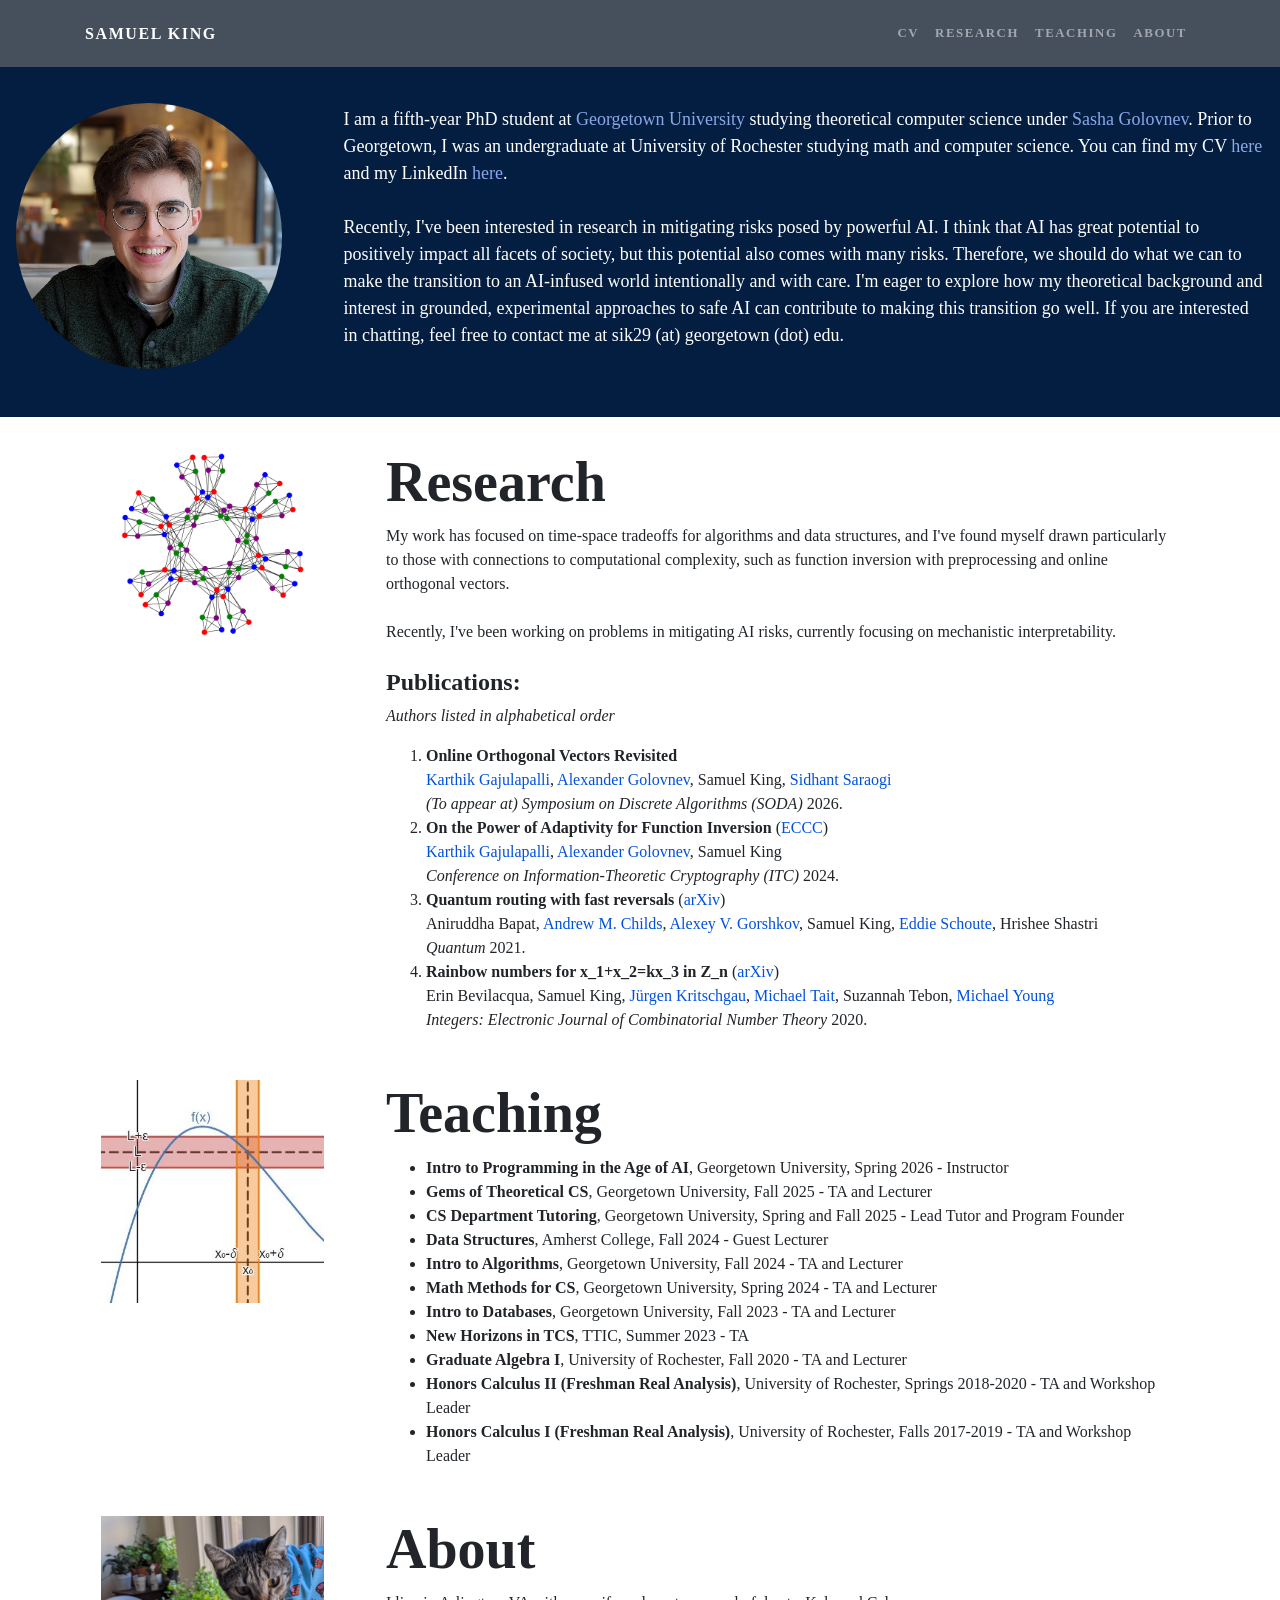
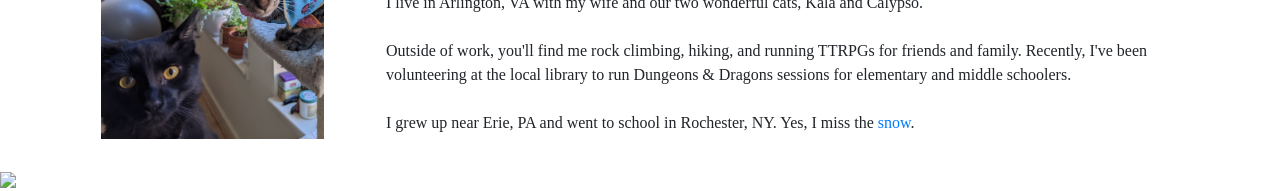
==== index.html @ 38c62dce "Fixed CV link" ====
<!DOCTYPE html>
<!-- saved from url=(0043)https://web.engr.oregonstate.edu/~bennethu/ -->
<html lang="en"><head><meta http-equiv="Content-Type" content="text/html; charset=UTF-8">

    
    <meta name="viewport" content="width=device-width, initial-scale=1, shrink-to-fit=no">
    <meta name="description" content="">
    <meta name="author" content="">

    <title>Samuel King</title>

    <!-- Bootstrap core CSS -->
    <link href="./webpage_files/bootstrap.min.css" rel="stylesheet">

    <!-- Custom fonts for this template -->
    <link href="./webpage_files/css" rel="stylesheet">
    <link href="./webpage_files/css(1)" rel="stylesheet">

    <!-- Custom styles for this template -->
    <link href="./webpage_files/one-page-wonder.css" rel="stylesheet">

  </head>

  <body>
  
    <!-- Navigation -->
    <nav class="navbar navbar-expand-sm navbar-dark navbar-custom fixed-top" id="navbar">
      <div class="container">
        <a class="navbar-brand" href="https://samuel-king.org">Samuel King</a>
        <button class="navbar-toggler" type="button" data-toggle="collapse" data-target="#navbarResponsive" aria-controls="navbarResponsive" aria-expanded="false" aria-label="Toggle navigation">
          <span class="navbar-toggler-icon"></span>
        </button>
        <div class="collapse navbar-collapse" id="navbarResponsive">
          <ul class="navbar-nav ml-auto">
     	    <li class="nav-item">
			  <a class="nav-link" href="https://samuel-king.org/Samuel_King-CV.pdf">CV</a>
			</li>
			<li class="nav-item">
			  <a class="nav-link" href="https://samuel-king.org/#research-anchor">Research</a>
			</li>
			<li class="nav-item">
			  <a class="nav-link" href="https://samuel-king.org/#teaching-anchor">Teaching</a>
			</li>
			<li class="nav-item">
			  <a class="nav-link" href="https://samuel-king.org/#about-anchor">About</a>
			</li>
          </ul>
        </div>
      </div>
    </nav>
	
<header class="masthead text-left text-white">
        <div class="masthead-content">
        <div class="row align-items-center">
	  <div class="col-md-3">
			<div class="p-3">
			    <img class="img-fluid rounded-circle" align="center" src="./webpage_files/samking_cropped.jpg"> 
		 	    <!-- <img class="img-fluid rounded-circle" align="center" src="img/IMG_0136-cropped.jpg"> -->
			</div> 
	  </div>
	  <div class="col-md-9">
			<div class="p-3">
	  <p>
	  <font size="4" color="white">

	  I am a fifth-year PhD student at <a class="header-link" href="https://cs.georgetown.edu/">Georgetown University</a> studying theoretical computer science under <a class="header-link" href="http://golovnev.org">Sasha Golovnev</a>.
	  Prior to Georgetown, I was an undergraduate at University of Rochester studying math and computer science.
	  You can find my CV <a class="header-link" href="https://samuel-king.org/Samuel_King-CV.pdf">here</a> and my LinkedIn <a class="header-link" href="https://www.linkedin.com/in/sam-king-phd/">here</a>. 
	  <br><br>
	  Recently, I've been interested in research in mitigating risks posed by powerful AI.
	  I think that AI has great potential to positively impact all facets of society, but this potential also comes with many risks.
	  Therefore, we should do what we can to make the transition to an AI-infused world intentionally and with care.
	  I'm eager to explore how my theoretical background and interest in grounded, experimental approaches to safe AI can contribute to making this transition go well.
	  If you are interested in chatting, feel free to contact me at sik29 (at) georgetown (dot) edu.
	  
          </font>
	  </p>
          </div>
          </div>
          </div>
	</div>
	<div class="masthead-content">
	  </div>
	</header>
	
	<span id="research-anchor" class="offset-anchor"></span>
	<section id="research">
	  <div class="container">
		<div class="row align-items-flex-start">
		  <div class="col-md-3">
			<div class="p-3">
				<img class="img-fluid" src="./webpage_files/graph_image.png">
			</div>
		  </div>
		  <div class="col-md-9">
			<div class="p-3">
			  <p>
				</p><h2 class="display-4">Research</h2>

				My work has focused on time-space tradeoffs for algorithms and data structures, and I've found myself drawn particularly to those with connections to computational complexity, such as function inversion with preprocessing and online orthogonal vectors.
				<br><br>
				Recently, I've been working on problems in mitigating AI risks, currently focusing on mechanistic interpretability.
				<br><br>

				<h4 class="display-6">Publications:</h4>
				<p><em>Authors listed in alphabetical order</em></p>
				<ol>

				<li><b>Online Orthogonal Vectors Revisited</b> <br>
					<a class="body-link" href="https://kgajulapalli.org/">Karthik Gajulapalli</a>, <a class="body-link" href="https://golovnev.org/">Alexander Golovnev</a>, Samuel King, <a class="body-link" href="https://sarsid.github.io/">Sidhant Saraogi</a><br>
					<em>(To appear at) Symposium on Discrete Algorithms (SODA)</em> 2026.

				<li><b>On the Power of Adaptivity for Function Inversion</b> (<a class="body-link" href="https://eccc.weizmann.ac.il/report/2024/054/">ECCC</a>) <br>
					<a class="body-link" href="https://kgajulapalli.org/">Karthik Gajulapalli</a>, <a class="body-link" href="https://golovnev.org/">Alexander Golovnev</a>, Samuel King<br>
					<em>Conference on Information-Theoretic Cryptography (ITC)</em> 2024.
				
				<li><b>Quantum routing with fast reversals</b> (<a class="body-link" href="https://arxiv.org/abs/2103.03264">arXiv</a>) <br>
				Aniruddha Bapat, <a class="body-link" href="http://www.cs.umd.edu/~amchilds/">Andrew M. Childs</a>, <a class="body-link" href="https://jqi.umd.edu/people/alexey-gorshkov">Alexey V. Gorshkov</a>, Samuel King, <a class="body-link" href="https://eddieschoute.github.io/cv-template/">Eddie Schoute</a>, Hrishee Shastri <br>
				<em>Quantum</em> 2021.
				
				</li><li><b>Rainbow numbers for x_1+x_2=kx_3 in Z_n</b> (<a class="body-link" href="https://arxiv.org/abs/1809.04576">arXiv</a>) <br>
				Erin Bevilacqua, Samuel King, <a class="body-link" class="body-link" href="https://www.jkritschgau.com/home">Jürgen Kritschgau</a>, <a class="body-link" href="https://www.sites.google.com/view/michaeltait">Michael Tait</a>, Suzannah Tebon, <a class="body-link" href="https://faculty.sites.iastate.edu/myoung/">Michael Young</a> <br>
				<em>Integers: Electronic Journal of Combinatorial Number Theory</em> 2020.
				</li></ol>
				<!-- <h4 class="display-6">Selected talks:</h4>
				<ul>
				<li> AlphaGo and Artificial Intelligence, guest lecture in "The Game of Go and Society" at Occidental College, October 2018 (<a href="https://web.engr.oregonstate.edu/~bennethu/talks/AlphaGo%20and%20Artificial%20Intelligence.pptx">pptx</a>, <a href="https://web.engr.oregonstate.edu/~bennethu/talks/AlphaGo%20and%20Artificial%20Intelligence.pdf">pdf</a>, <a href="https://hdbennett.wordpress.com/2016/03/18/alphago-and-artificial-intelligence/">blog post</a>).
				</li><li> On the Quantitative Hardness of the Closest Vector Problem, 68th Midwest Theory Day (invited talk), April 2018 (<a href="https://web.engr.oregonstate.edu/~bennethu/talks/mwtd-cvp-apr18.pptx">pptx</a>).
				</li></ul> -->
			  <p></p>
			</div>
		  </div>
		</div>
	  </div>
	</section>
	
	<script>
	var nbHeight = document.getElementById("navbar").offsetHeight;
	document.getElementById("research-anchor").top = -nbHeight;
	</script>
	
	<span id="teaching-anchor" class="offset-anchor"></span>
	<section id="teaching">
	  <div class="container">
		<div class="row align-items-flex-start">
		  <div class="col-md-3">
			<div class="p-3">
				<img class="img-fluid" src="./webpage_files/delta_epsilon_proof_cropped.jpg">
				<!-- Image made in Desmos -->
			</div>
		  </div>
		  <div class="col-md-9">
			<div class="p-3">
			<h2 class="display-4">Teaching</h2>
			<!-- <h4 class="display-6">As Lead instructor:</h4> -->
			  <ul>
			  <li><b>Intro to Programming in the Age of AI</b>, Georgetown University, Spring 2026 - Instructor</li>
			  <li><b>Gems of Theoretical CS</b>, Georgetown University, Fall 2025 - TA and Lecturer</li>
			  <li><b>CS Department Tutoring</b>, Georgetown University, Spring and Fall 2025 - Lead Tutor and Program Founder</li>
			  <li><b>Data Structures</b>, Amherst College, Fall 2024 - Guest Lecturer</li>
			  <li><b>Intro to Algorithms</b>, Georgetown University, Fall 2024 - TA and Lecturer</li>
			  <li><b>Math Methods for CS</b>, Georgetown University, Spring 2024 - TA and Lecturer</li>
			  <li><b>Intro to Databases</b>, Georgetown University, Fall 2023 - TA and Lecturer</li>
			  <li><b>New Horizons in TCS</b>, TTIC, Summer 2023 - TA</li>
			  <li><b>Graduate Algebra I</b>, University of Rochester, Fall 2020 - TA and Lecturer</li>
			  <li><b>Honors Calculus II (Freshman Real Analysis)</b>, University of Rochester, Springs 2018-2020 - TA and Workshop Leader</li>
			  <li><b>Honors Calculus I (Freshman Real Analysis)</b>, University of Rochester, Falls 2017-2019 - TA and Workshop Leader</li>	  
			  </ul>
			</div>
		  </div>
		</div>
	  </div>
	</section>

	<span id="about-anchor" class="offset-anchor"></span>	
	<section id="about">
	  <div class="container">
		<div class="row align-items-flex-start">
		  <div class="col-md-3">
			<div class="p-3">
				<!-- <img class="img-fluid rounded-circle" src="img/colorado-flag-cropped.png"> -->
				<img class="img-fluid" src="./webpage_files/cats.jpg">
			</div>
		  </div>
		  <div class="col-md-9">
			<div class="p-3">
			<h2 class="display-4">About</h2>
			  <p>
				I live in Arlington, VA with my wife and our two wonderful cats, Kala and Calypso.
				<br><br>
			    Outside of work, you'll find me rock climbing, hiking, and running TTRPGs for friends and family. Recently, I've been volunteering at the local library to run Dungeons & Dragons sessions for elementary and middle schoolers.
				<br><br>
				I grew up near Erie, PA and went to school in Rochester, NY. Yes, I miss the <a href="https://www.niche.com/blog/top-25-snowiest-cities-in-america/">snow</a>.
			  </p>
			</div>
		  </div>
		</div>
	  </div>
	</section>


    <footer class="masthead">
        <div class="masthead-content">
       <img class="img-fluid" src="./webpage_files/hiking.jpg">
</div>
    </footer>

	
    <!-- Bootstrap core JavaScript -->
    <script src="./webpage_files/jquery.min.js.download"></script>
    <script src="./webpage_files/bootstrap.bundle.min.js.download"></script>

  

</body></html>
---- webpage_files/one-page-wonder.css ----
a.header-link {
    color: #8ba7e8;
}

a.body-link {
  color: #0051de;
}

body {
  font-family: 'Lato';
}

h1,
h2,
h3,
h4,
h5,
h6 {
  font-family: 'Catamaran';
  font-weight: 800 !important;
}

.btn-xl {
  text-transform: uppercase;
  padding: 1.5rem 3rem;
  font-size: 0.9rem;
  font-weight: 700;
  letter-spacing: 0.1rem;
}

.bg-black {
  background-color: #000 !important;
}

.rounded-pill {
  border-radius: 5rem;
}

.navbar-custom {
  padding-top: 1rem;
  padding-bottom: 1rem;
  background-color: rgba(99, 102, 106, 0.7);
}

.navbar-custom .navbar-brand {
  text-transform: uppercase;
  font-size: 1rem;
  letter-spacing: 0.1rem;
  font-weight: 700;
}

.navbar-custom .navbar-nav .nav-item .nav-link {
  text-transform: uppercase;
  font-size: 0.8rem;
  font-weight: 700;
  letter-spacing: 0.1rem;
}

.offset-anchor {
display: block;
position: relative;
width: 0;
height: 0;
z-index: -1;
top: -67px; /* HDB: Bad magic number. */ 
left: 0;
visibility: hidden;
}

header.masthead {
  position: relative;
  overflow: hidden;
  padding-top: calc(5rem + 72px);
  padding-bottom: 5rem;
  background: #041E42; /* linear-gradient(Tomato, Tomato); */
  background-repeat: no-repeat;
  background-position: center center;
  background-attachment: scroll;
  background-size: cover;
}

header.masthead .masthead-content {
  z-index: 1;
  position: relative;
}

header.masthead .masthead-content .masthead-heading {
  font-size: 4rem;
}

header.masthead .masthead-content .masthead-subheading {
  font-size: 2rem;
}

@media (min-width: 992px) {
  header.masthead {
    /* padding-top: calc(10rem + 55px); */
    padding-top: calc(2rem + 55px);
    padding-bottom: 2rem;
  }
  header.masthead .masthead-content .masthead-heading {
    font-size: 6rem;
  }
  header.masthead .masthead-content .masthead-subheading {
    font-size: 4rem;
  }
}
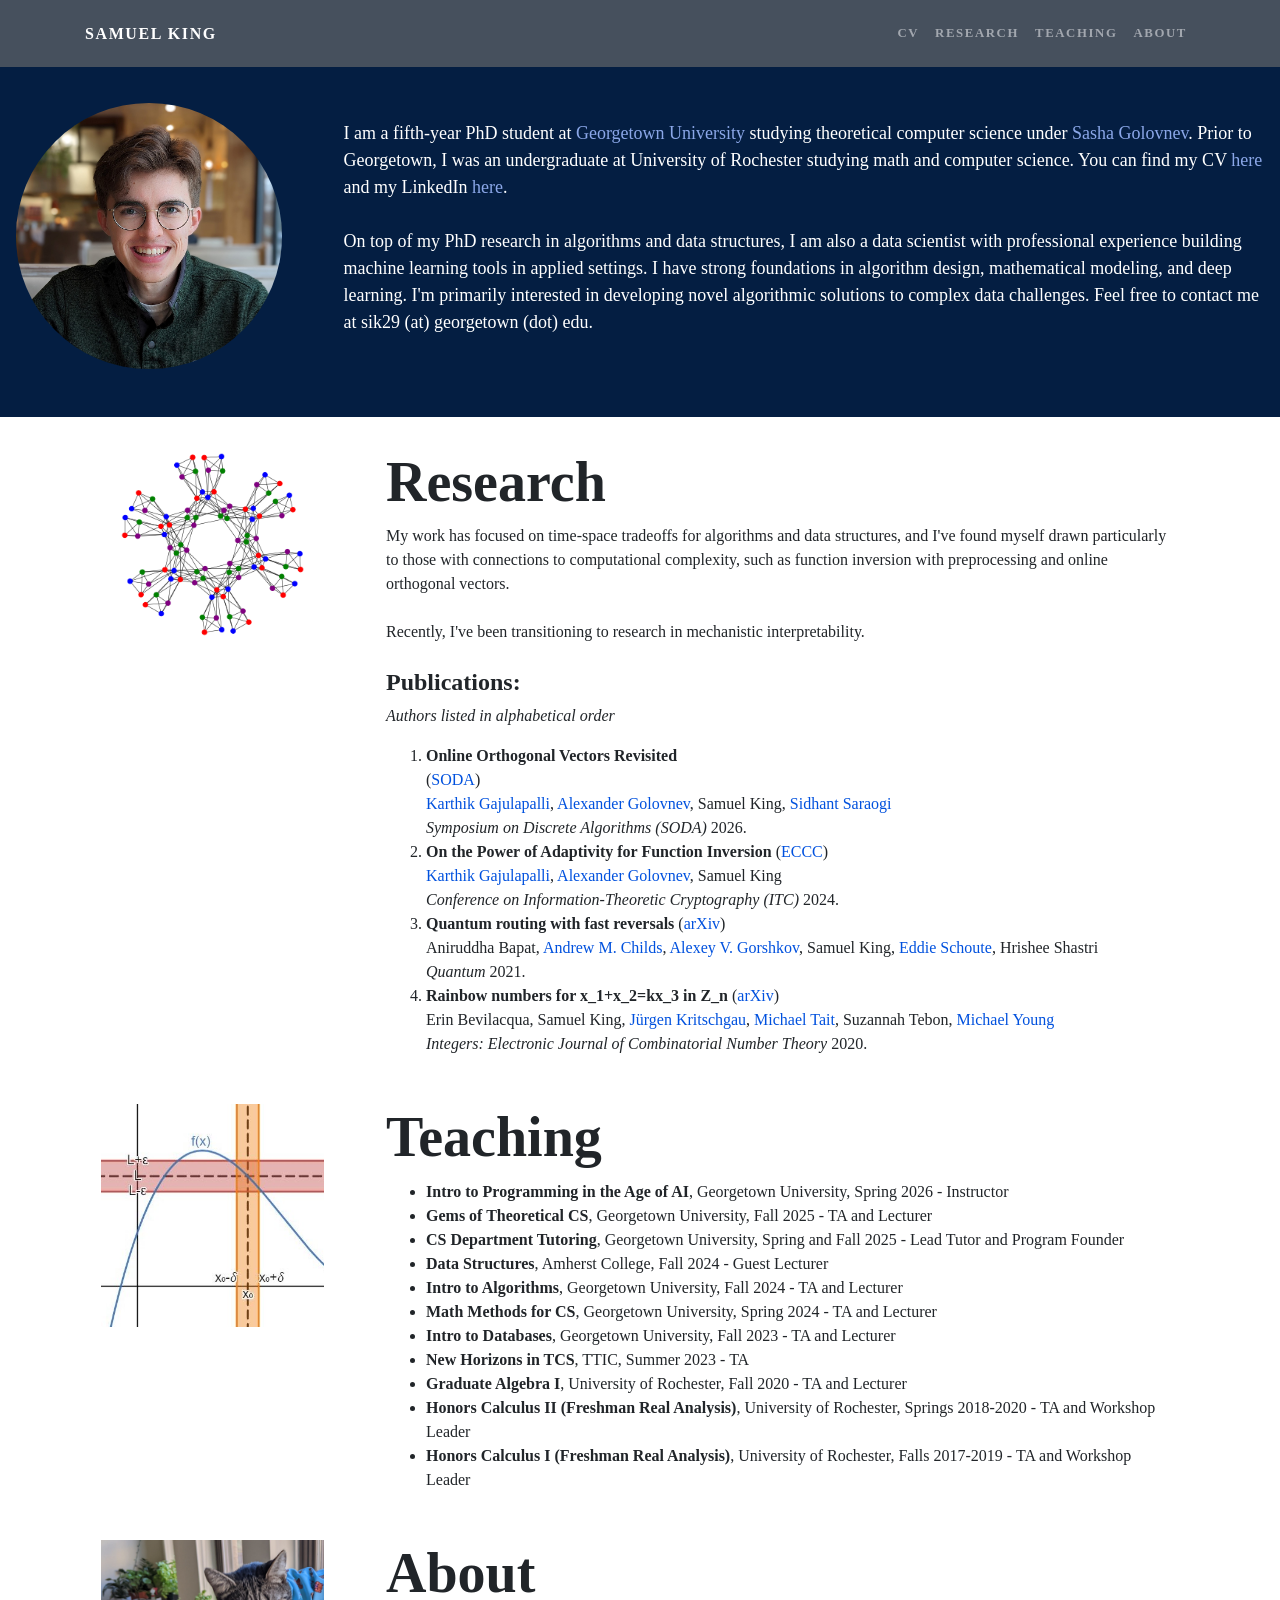
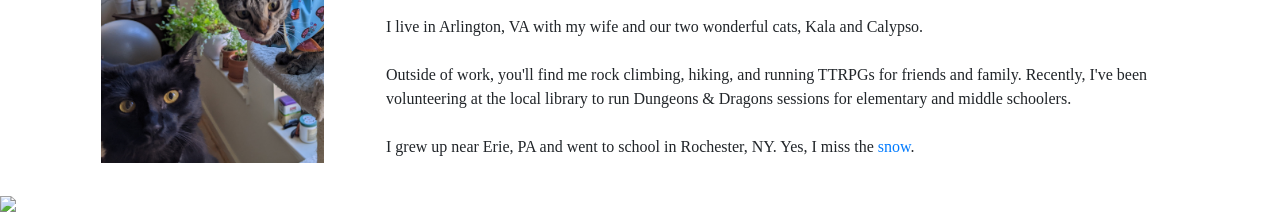
==== commit 8347abfb: "Changed resume for data science, updated research and blub accordingly, added SODA paper link" ====
--- a/index.html
+++ b/index.html
@@ -67,11 +67,15 @@
 	  Prior to Georgetown, I was an undergraduate at University of Rochester studying math and computer science.
 	  You can find my CV <a class="header-link" href="https://samuel-king.org/Samuel_King-CV.pdf">here</a> and my LinkedIn <a class="header-link" href="https://www.linkedin.com/in/sam-king-phd/">here</a>. 
 	  <br><br>
-	  Recently, I've been interested in research in mitigating risks posed by powerful AI.
+	  On top of my PhD research in algorithms and data structures, I am also a data scientist with professional experience building machine learning tools in applied settings.
+	  I have strong foundations in algorithm design, mathematical modeling, and deep learning.
+	  I'm primarily interested in developing novel algorithmic solutions to complex data challenges.
+	  Feel free to contact me at sik29 (at) georgetown (dot) edu.
+	  <!-- Recently, I've been interested in research in mitigating risks posed by powerful AI.
 	  I think that AI has great potential to positively impact all facets of society, but this potential also comes with many risks.
 	  Therefore, we should do what we can to make the transition to an AI-infused world intentionally and with care.
 	  I'm eager to explore how my theoretical background and interest in grounded, experimental approaches to safe AI can contribute to making this transition go well.
-	  If you are interested in chatting, feel free to contact me at sik29 (at) georgetown (dot) edu.
+	  If you are interested in chatting, feel free to contact me at sik29 (at) georgetown (dot) edu. -->
 	  
           </font>
 	  </p>
@@ -99,16 +103,16 @@
 
 				My work has focused on time-space tradeoffs for algorithms and data structures, and I've found myself drawn particularly to those with connections to computational complexity, such as function inversion with preprocessing and online orthogonal vectors.
 				<br><br>
-				Recently, I've been working on problems in mitigating AI risks, currently focusing on mechanistic interpretability.
+				Recently, I've been transitioning to research in mechanistic interpretability.
 				<br><br>
 
 				<h4 class="display-6">Publications:</h4>
 				<p><em>Authors listed in alphabetical order</em></p>
 				<ol>
 
-				<li><b>Online Orthogonal Vectors Revisited</b> <br>
+				<li><b>Online Orthogonal Vectors Revisited</b> <br> (<a class="body-link" href="https://epubs.siam.org/doi/10.1137/1.9781611978971.201">SODA</a>) <br>
 					<a class="body-link" href="https://kgajulapalli.org/">Karthik Gajulapalli</a>, <a class="body-link" href="https://golovnev.org/">Alexander Golovnev</a>, Samuel King, <a class="body-link" href="https://sarsid.github.io/">Sidhant Saraogi</a><br>
-					<em>(To appear at) Symposium on Discrete Algorithms (SODA)</em> 2026.
+					<em>Symposium on Discrete Algorithms (SODA)</em> 2026.
 
 				<li><b>On the Power of Adaptivity for Function Inversion</b> (<a class="body-link" href="https://eccc.weizmann.ac.il/report/2024/054/">ECCC</a>) <br>
 					<a class="body-link" href="https://kgajulapalli.org/">Karthik Gajulapalli</a>, <a class="body-link" href="https://golovnev.org/">Alexander Golovnev</a>, Samuel King<br>
@@ -122,11 +126,6 @@
 				Erin Bevilacqua, Samuel King, <a class="body-link" class="body-link" href="https://www.jkritschgau.com/home">Jürgen Kritschgau</a>, <a class="body-link" href="https://www.sites.google.com/view/michaeltait">Michael Tait</a>, Suzannah Tebon, <a class="body-link" href="https://faculty.sites.iastate.edu/myoung/">Michael Young</a> <br>
 				<em>Integers: Electronic Journal of Combinatorial Number Theory</em> 2020.
 				</li></ol>
-				<!-- <h4 class="display-6">Selected talks:</h4>
-				<ul>
-				<li> AlphaGo and Artificial Intelligence, guest lecture in "The Game of Go and Society" at Occidental College, October 2018 (<a href="https://web.engr.oregonstate.edu/~bennethu/talks/AlphaGo%20and%20Artificial%20Intelligence.pptx">pptx</a>, <a href="https://web.engr.oregonstate.edu/~bennethu/talks/AlphaGo%20and%20Artificial%20Intelligence.pdf">pdf</a>, <a href="https://hdbennett.wordpress.com/2016/03/18/alphago-and-artificial-intelligence/">blog post</a>).
-				</li><li> On the Quantitative Hardness of the Closest Vector Problem, 68th Midwest Theory Day (invited talk), April 2018 (<a href="https://web.engr.oregonstate.edu/~bennethu/talks/mwtd-cvp-apr18.pptx">pptx</a>).
-				</li></ul> -->
 			  <p></p>
 			</div>
 		  </div>
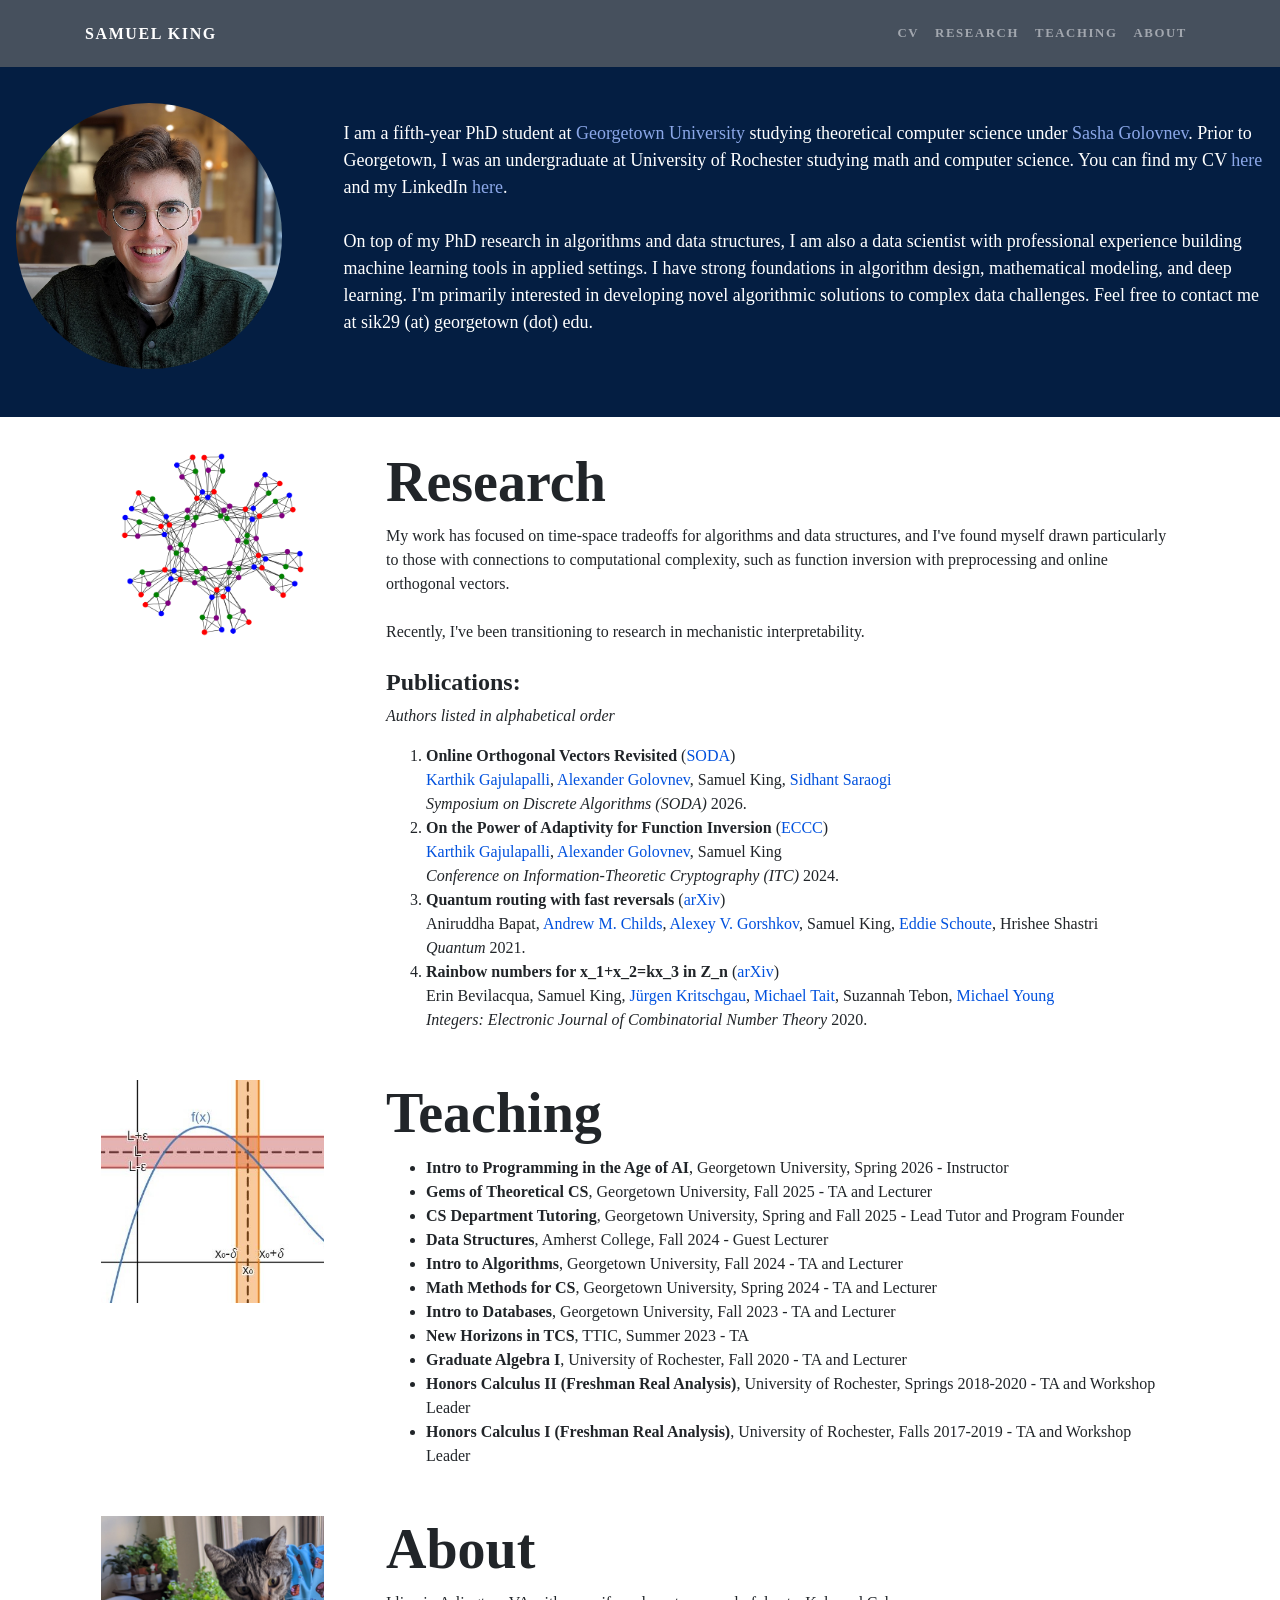
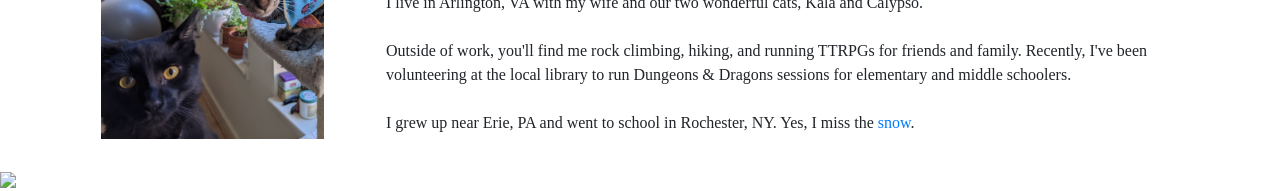
==== commit 91a359b4: "fixed small linebreak issue" ====
--- a/index.html
+++ b/index.html
@@ -110,7 +110,7 @@
 				<p><em>Authors listed in alphabetical order</em></p>
 				<ol>
 
-				<li><b>Online Orthogonal Vectors Revisited</b> <br> (<a class="body-link" href="https://epubs.siam.org/doi/10.1137/1.9781611978971.201">SODA</a>) <br>
+				<li><b>Online Orthogonal Vectors Revisited</b> (<a class="body-link" href="https://epubs.siam.org/doi/10.1137/1.9781611978971.201">SODA</a>) <br>
 					<a class="body-link" href="https://kgajulapalli.org/">Karthik Gajulapalli</a>, <a class="body-link" href="https://golovnev.org/">Alexander Golovnev</a>, Samuel King, <a class="body-link" href="https://sarsid.github.io/">Sidhant Saraogi</a><br>
 					<em>Symposium on Discrete Algorithms (SODA)</em> 2026.
 
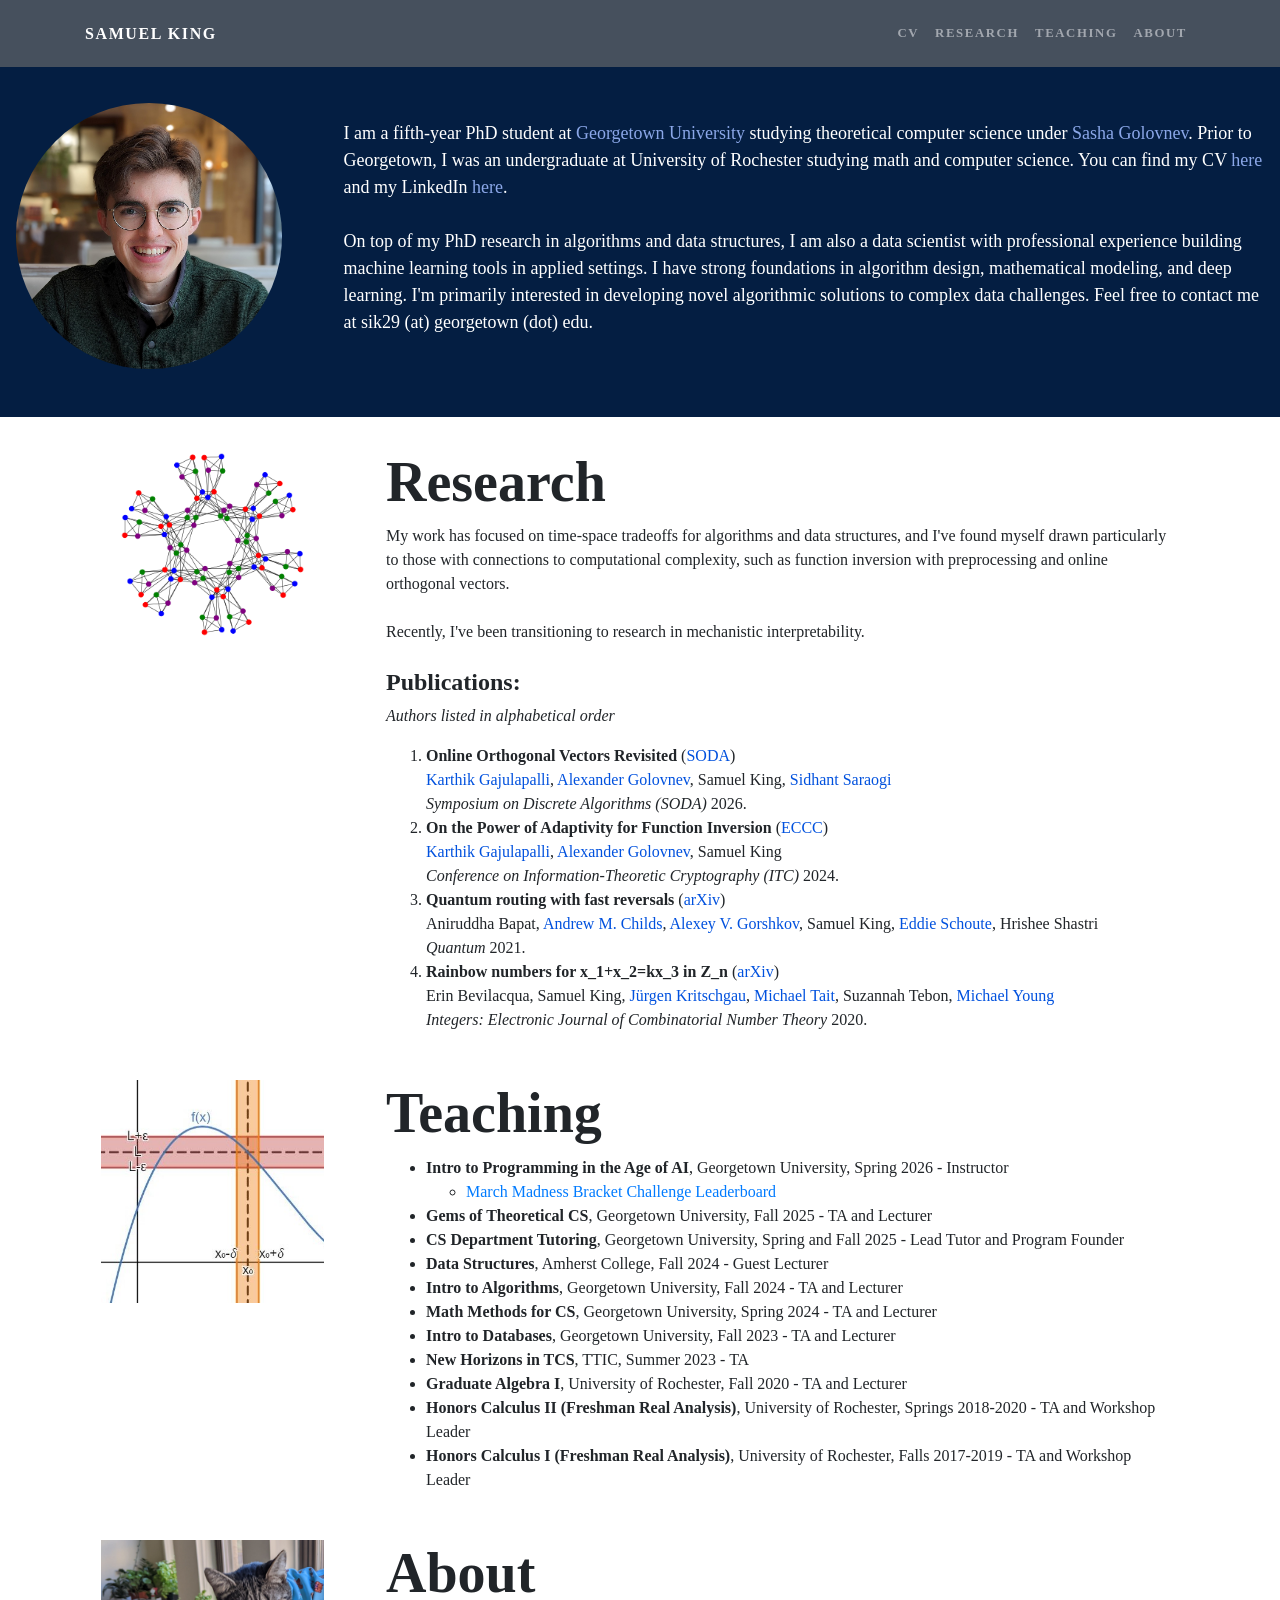
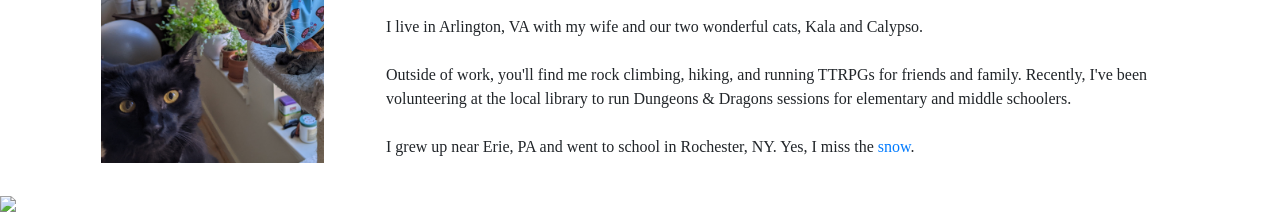
==== commit 090fccf8: "Added a prototype bracket-challenge page along with a link to it on the main page" ====
--- a/index.html
+++ b/index.html
@@ -153,7 +153,9 @@
 			<h2 class="display-4">Teaching</h2>
 			<!-- <h4 class="display-6">As Lead instructor:</h4> -->
 			  <ul>
-			  <li><b>Intro to Programming in the Age of AI</b>, Georgetown University, Spring 2026 - Instructor</li>
+			  <li><b>Intro to Programming in the Age of AI</b>, Georgetown University, Spring 2026 - Instructor
+				<ul><li><a href="/bracket-challenge/">March Madness Bracket Challenge Leaderboard</a></li></ul>
+			  </li>
 			  <li><b>Gems of Theoretical CS</b>, Georgetown University, Fall 2025 - TA and Lecturer</li>
 			  <li><b>CS Department Tutoring</b>, Georgetown University, Spring and Fall 2025 - Lead Tutor and Program Founder</li>
 			  <li><b>Data Structures</b>, Amherst College, Fall 2024 - Guest Lecturer</li>
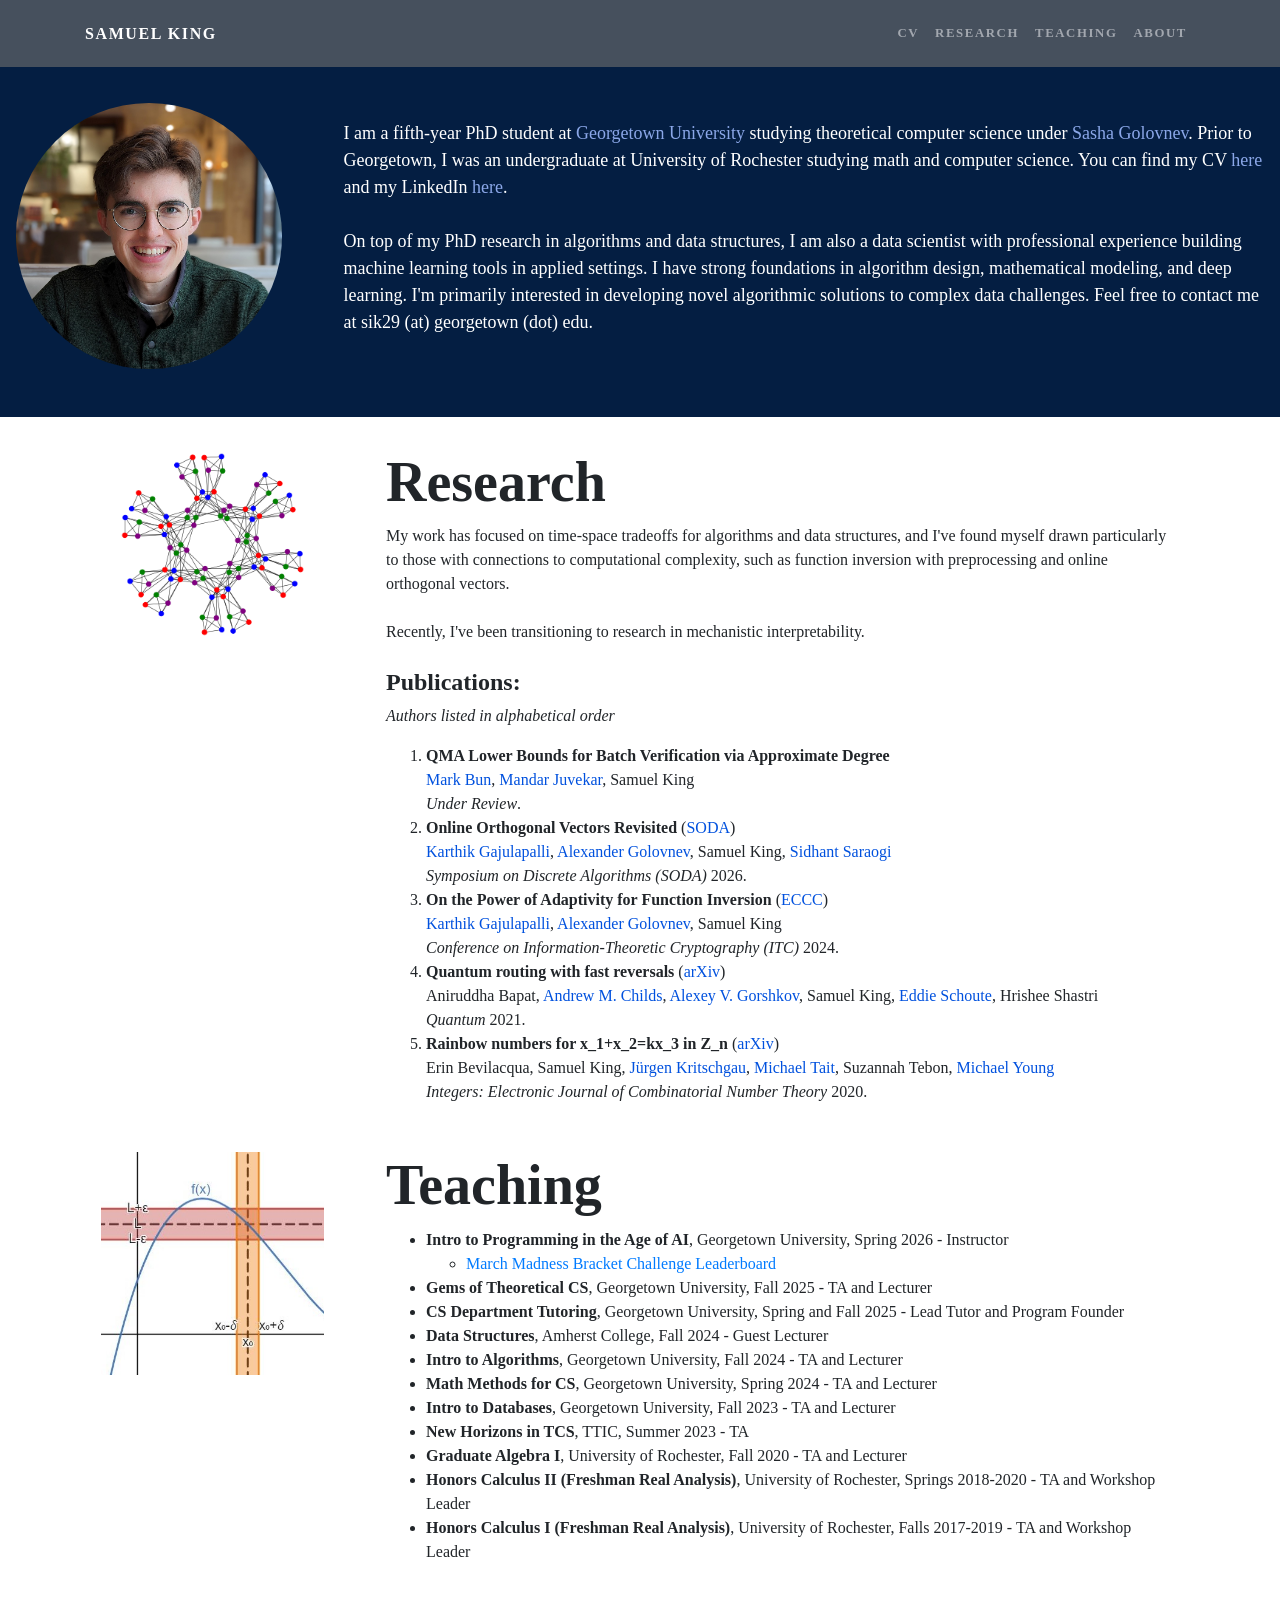
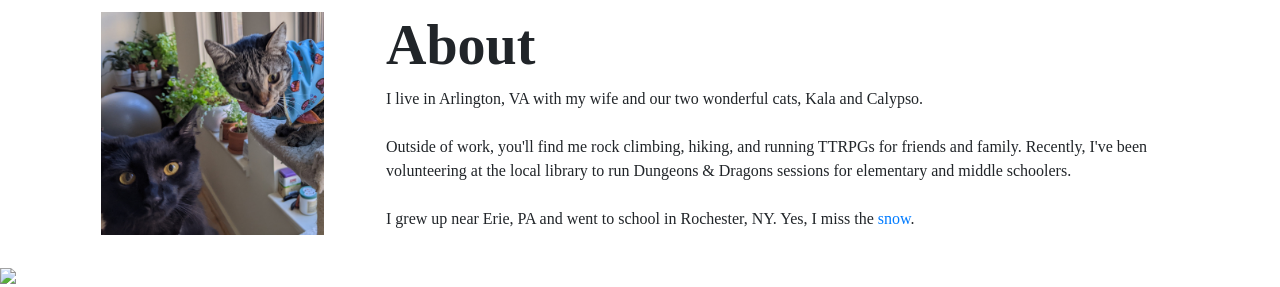
==== commit bc42ab4d: "Add publication details for upcoming paper on QMA lower bounds. Updated CV" ====
--- a/index.html
+++ b/index.html
@@ -110,6 +110,10 @@
 				<p><em>Authors listed in alphabetical order</em></p>
 				<ol>
 
+				<li><b>QMA Lower Bounds for Batch Verification via Approximate Degree</b> <br>
+					<a class="body-link" href="https://cs-people.bu.edu/mbun/">Mark Bun</a>, <a class="body-link" href="https://cs-people.bu.edu/mandarj/">Mandar Juvekar</a>, Samuel King<br>
+					<em>Under Review</em>.
+
 				<li><b>Online Orthogonal Vectors Revisited</b> (<a class="body-link" href="https://epubs.siam.org/doi/10.1137/1.9781611978971.201">SODA</a>) <br>
 					<a class="body-link" href="https://kgajulapalli.org/">Karthik Gajulapalli</a>, <a class="body-link" href="https://golovnev.org/">Alexander Golovnev</a>, Samuel King, <a class="body-link" href="https://sarsid.github.io/">Sidhant Saraogi</a><br>
 					<em>Symposium on Discrete Algorithms (SODA)</em> 2026.
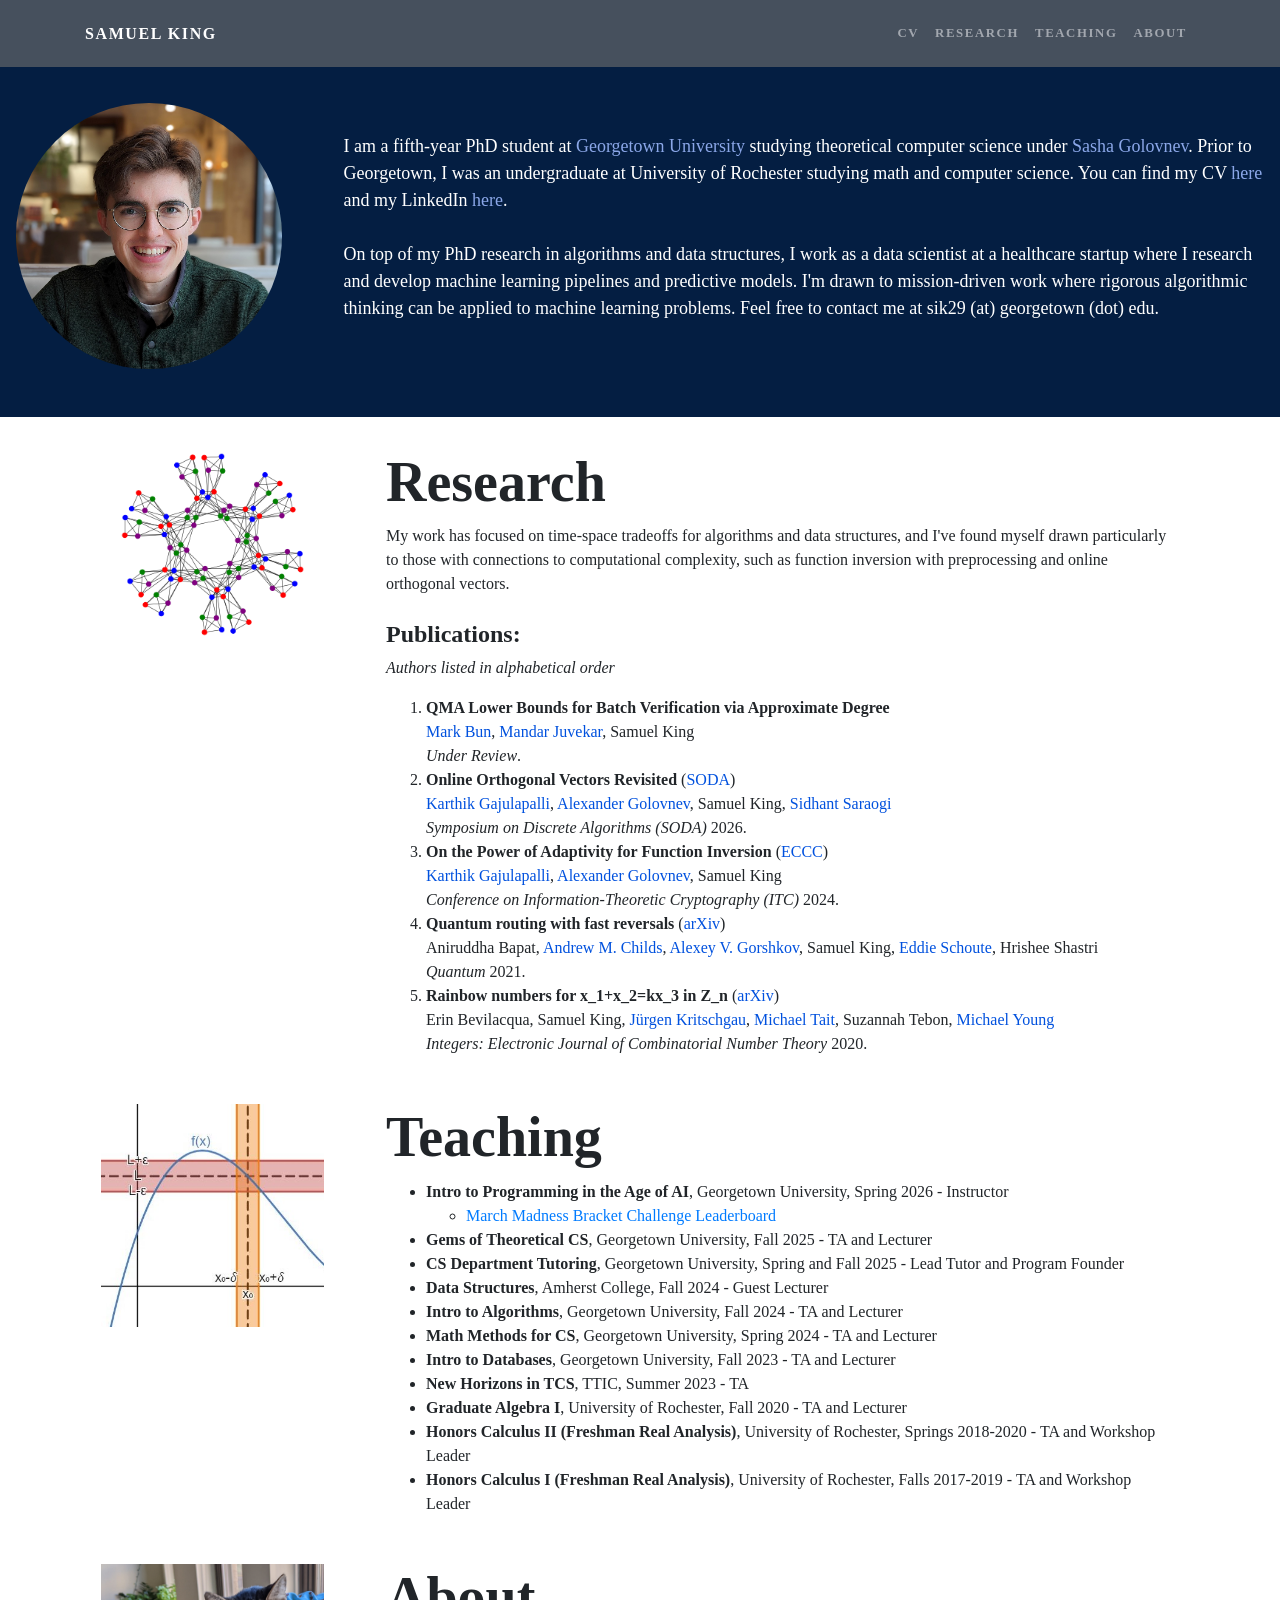
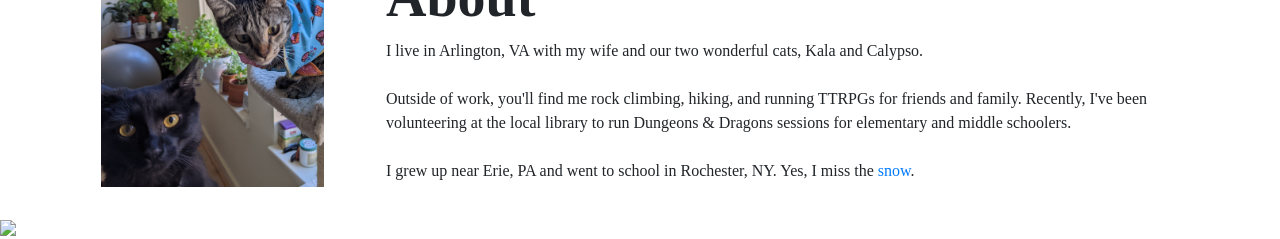
==== commit cb08f5fe: "Revise professional experience description to emphasize data science work and mission-driven project" ====
--- a/index.html
+++ b/index.html
@@ -67,9 +67,8 @@
 	  Prior to Georgetown, I was an undergraduate at University of Rochester studying math and computer science.
 	  You can find my CV <a class="header-link" href="https://samuel-king.org/Samuel_King-CV.pdf">here</a> and my LinkedIn <a class="header-link" href="https://www.linkedin.com/in/sam-king-phd/">here</a>. 
 	  <br><br>
-	  On top of my PhD research in algorithms and data structures, I am also a data scientist with professional experience building machine learning tools in applied settings.
-	  I have strong foundations in algorithm design, mathematical modeling, and deep learning.
-	  I'm primarily interested in developing novel algorithmic solutions to complex data challenges.
+	  On top of my PhD research in algorithms and data structures, I work as a data scientist at a healthcare startup where I research and develop machine learning pipelines and predictive models.
+	  I'm drawn to mission-driven work where rigorous algorithmic thinking can be applied to machine learning problems.
 	  Feel free to contact me at sik29 (at) georgetown (dot) edu.
 	  <!-- Recently, I've been interested in research in mitigating risks posed by powerful AI.
 	  I think that AI has great potential to positively impact all facets of society, but this potential also comes with many risks.
@@ -102,8 +101,6 @@
 				</p><h2 class="display-4">Research</h2>
 
 				My work has focused on time-space tradeoffs for algorithms and data structures, and I've found myself drawn particularly to those with connections to computational complexity, such as function inversion with preprocessing and online orthogonal vectors.
-				<br><br>
-				Recently, I've been transitioning to research in mechanistic interpretability.
 				<br><br>
 
 				<h4 class="display-6">Publications:</h4>
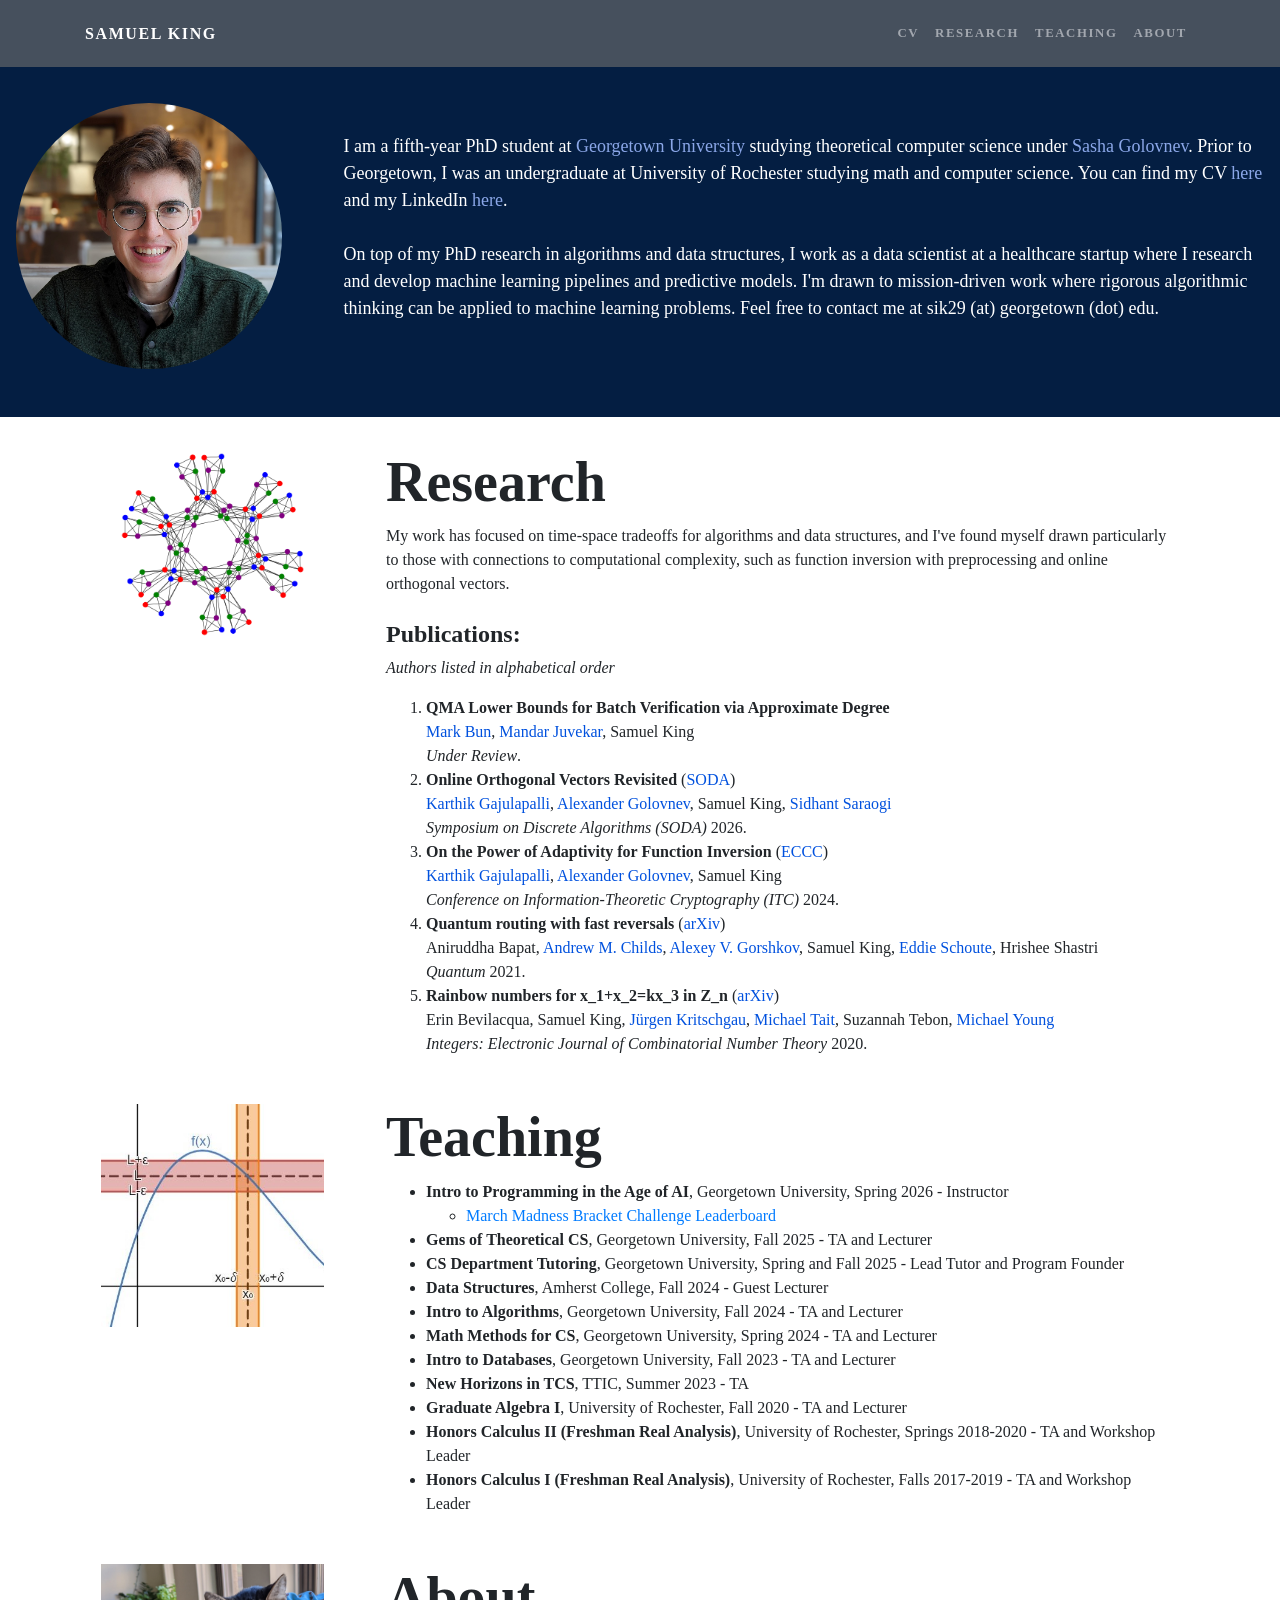
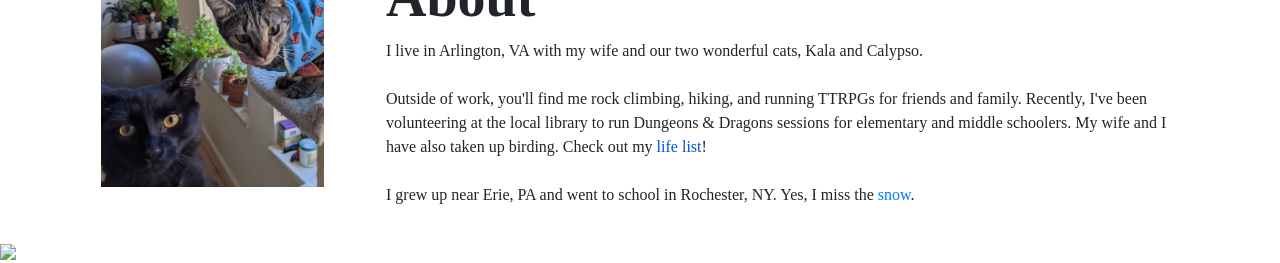
==== commit 99c79e4a: "Add life list page with bird sighting data and interactive features" ====
--- a/index.html
+++ b/index.html
@@ -190,7 +190,7 @@
 			  <p>
 				I live in Arlington, VA with my wife and our two wonderful cats, Kala and Calypso.
 				<br><br>
-			    Outside of work, you'll find me rock climbing, hiking, and running TTRPGs for friends and family. Recently, I've been volunteering at the local library to run Dungeons & Dragons sessions for elementary and middle schoolers.
+			    Outside of work, you'll find me rock climbing, hiking, and running TTRPGs for friends and family. Recently, I've been volunteering at the local library to run Dungeons & Dragons sessions for elementary and middle schoolers. My wife and I have also taken up birding. Check out my <a class="body-link" href="/life-list/">life list</a>!
 				<br><br>
 				I grew up near Erie, PA and went to school in Rochester, NY. Yes, I miss the <a href="https://www.niche.com/blog/top-25-snowiest-cities-in-america/">snow</a>.
 			  </p>
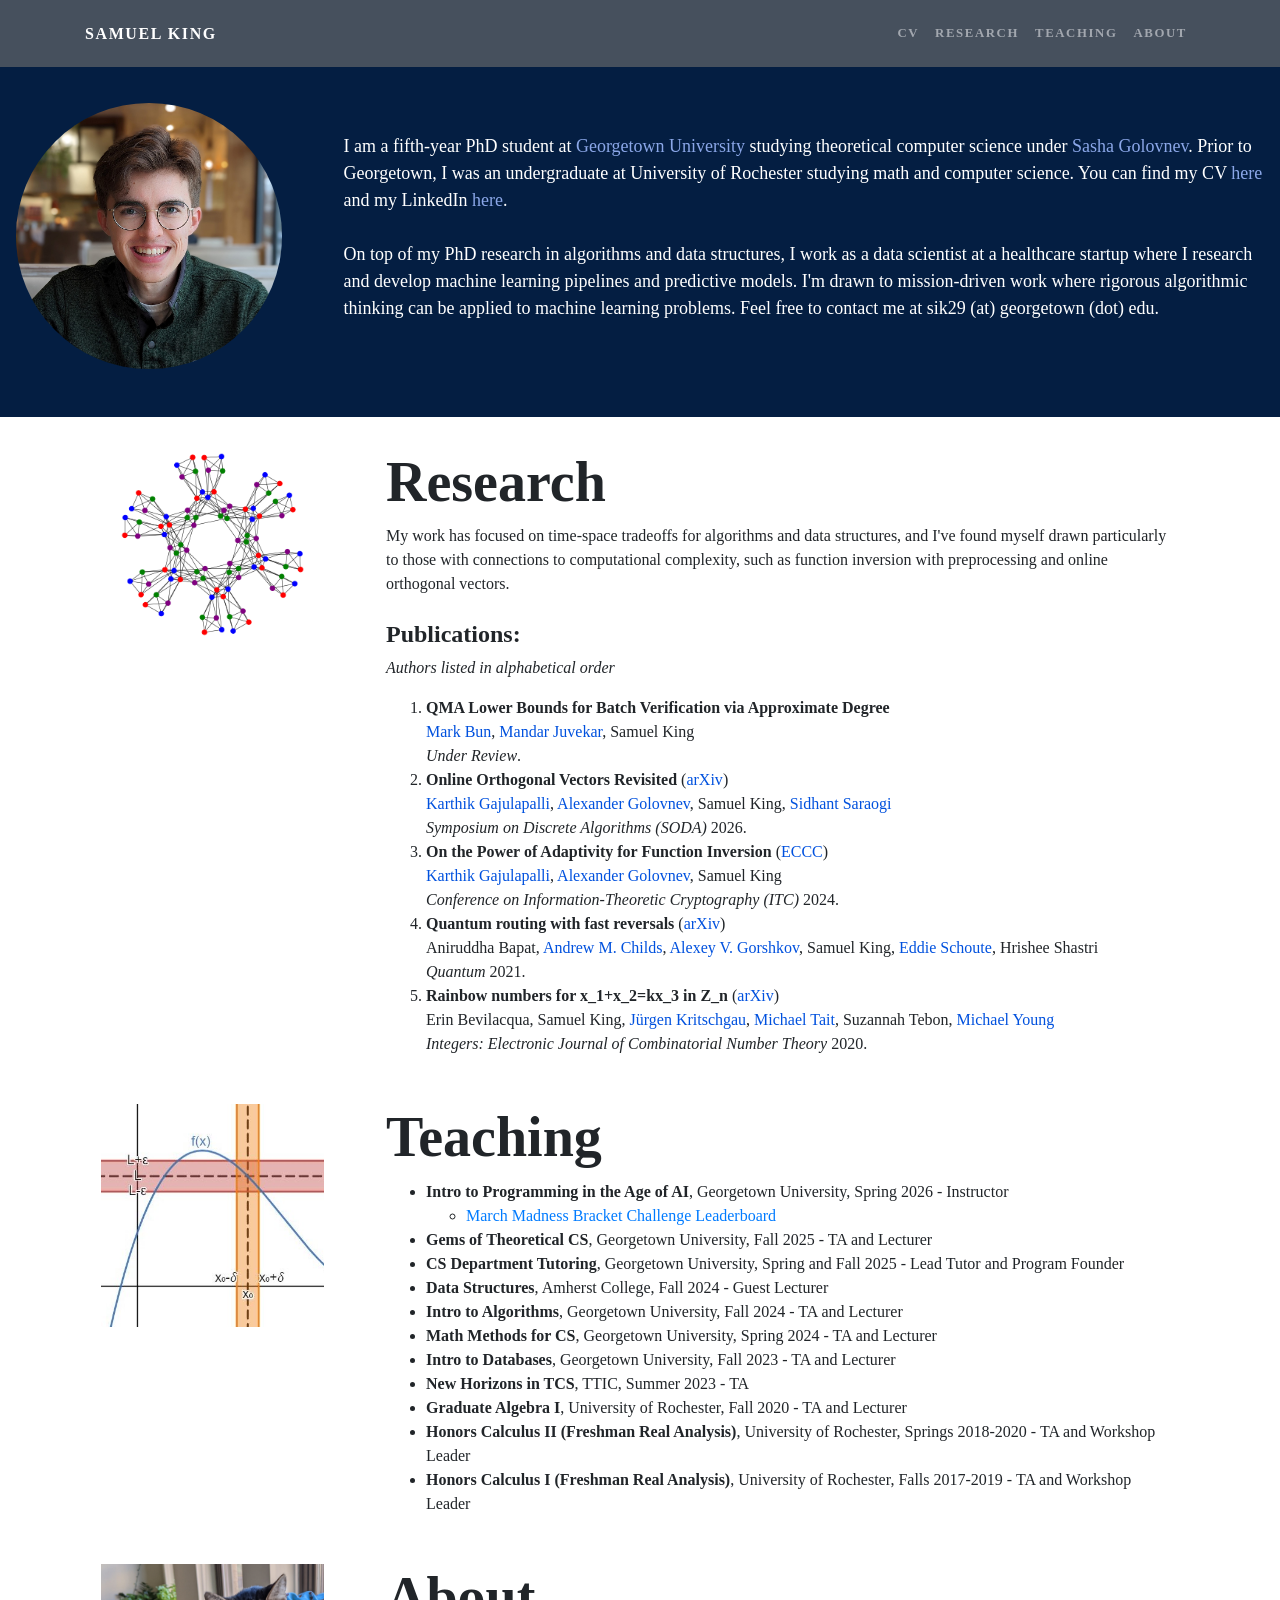
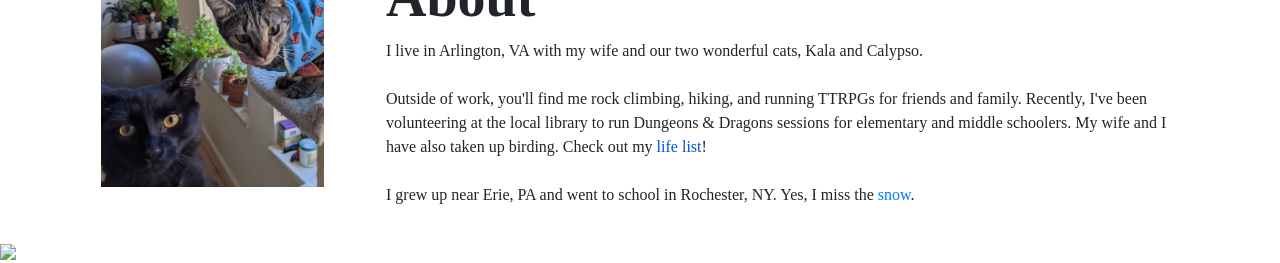
==== commit 2cf34c6f: "Update OV paper arXiv link, add new bird attributions, images, and update existing references in lif" ====
--- a/index.html
+++ b/index.html
@@ -111,7 +111,7 @@
 					<a class="body-link" href="https://cs-people.bu.edu/mbun/">Mark Bun</a>, <a class="body-link" href="https://cs-people.bu.edu/mandarj/">Mandar Juvekar</a>, Samuel King<br>
 					<em>Under Review</em>.
 
-				<li><b>Online Orthogonal Vectors Revisited</b> (<a class="body-link" href="https://epubs.siam.org/doi/10.1137/1.9781611978971.201">SODA</a>) <br>
+				<li><b>Online Orthogonal Vectors Revisited</b> (<a class="body-link" href="https://arxiv.org/abs/2605.04798">arXiv</a>) <br>
 					<a class="body-link" href="https://kgajulapalli.org/">Karthik Gajulapalli</a>, <a class="body-link" href="https://golovnev.org/">Alexander Golovnev</a>, Samuel King, <a class="body-link" href="https://sarsid.github.io/">Sidhant Saraogi</a><br>
 					<em>Symposium on Discrete Algorithms (SODA)</em> 2026.
 
